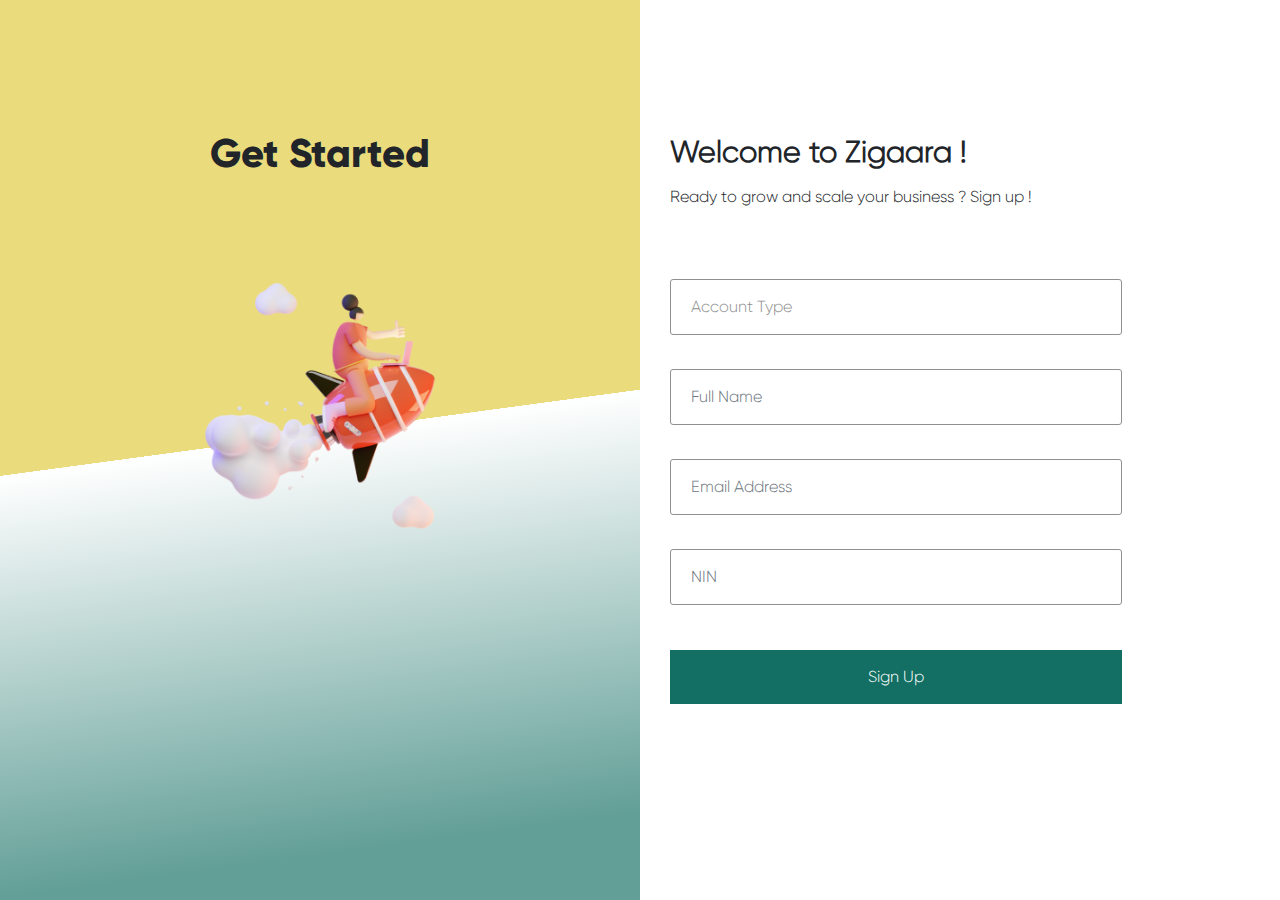
==== register.html @ cdd17295 "first push" ====
<!DOCTYPE html>
<html lang="en">
<head>
    <meta charset="UTF-8">
    <meta http-equiv="X-UA-Compatible" content="IE=edge">
    <meta name="viewport" content="width=device-width, initial-scale=1.0">
    <title>Document</title>

    <link href="assets/bootstrap/css/bootstrap.min.css" rel="stylesheet" integrity="sha384-EVSTQN3/azprG1Anm3QDgpJLIm9Nao0Yz1ztcQTwFspd3yD65VohhpuuCOmLASjC" crossorigin="anonymous">
    <link rel="stylesheet" href="assets/css/register.css">
    <link rel="stylesheet" href="https://cdn.jsdelivr.net/npm/bootstrap-icons@1.8.1/font/bootstrap-icons.css">
    <link rel="stylesheet" href="https://cdnjs.cloudflare.com/ajax/libs/font-awesome/4.7.0/css/font-awesome.min.css">
</head>
<body>

    <main>
        <div class="form-section">
            <div class="left">
                <div class="left-content">
                    <h2>Get Started</h2>
                    <img src="assets/img/illistration.png">
                </div>
            </div>
            <div class="right">
                <div class="right-content">
                    <p class="form-head">Welcome to Zigaara !</p>
                    <p>Ready to grow and scale your business ? Sign up !</p>
                    <form>
                        <select name="" class="form-control">
                            <option value="">Account Type</option>
                            <option value="business">Business</option>
                            <option value="dispatcher">Dispatcher</option>
                        </select> <br />
                        <input class="form-control" name="full_name" placeholder="Full Name" /> <br />
                        <input class="form-control" name="email" placeholder="Email Address" /> <br />
                        <input class="form-control" name="nin" placeholder="NIN" />
                        <button type="submit" disabled>Sign Up</button>
                    </form>
                </div>
            </div>
        </div>
    </main>
    
</body>
</html>
---- assets/css/register.css ----
@font-face {
    font-family: 'Gilroy';
    src: url('../font/Gilroy-Light.otf') format('opentype');
  }

  @font-face {
    font-family: 'Gilroy-Bold';
    src: url('../font/Gilroy-ExtraBold.otf') format('opentype');
  }

*{
  
  margin: 0;
}

.form-section {
    display: flex;
}

.form-section .left{
    width: 50%;
    height: 100vh;
    background: linear-gradient(172.32deg, #EADC7D 48.25%, #FFFFFF 48.26%, #629F97 91.08%);
    text-align: center;
    
}

.left-content {
    margin-top: 130px;
}

.left-content img {
    height: 350px;
    width: auto;
    margin-top: 30px;
}

.left-content h2{
    font-family: Gilroy-Bold, serif !important;
    font-size: 40px;

}

.form-section .right{
    width: 50%;
    height: 100vh;
    font-family: Gilroy, serif !important;
    
}

.right-content {
    padding: 0 30px;
    width: 80%;
    margin-top: 130px;
}

.right-content .form-head{
    font-weight: 600;
    font-size: 30px;
    margin-bottom: 10px;
}

.right-content form input{
    padding: 15px 20px;
    width: 100%; 
    box-sizing: border-box;
    -webkit-box-sizing:border-box;
    -moz-box-sizing: border-box;
    border-radius: 3px;
    margin: 5px 0;
    border: 1px solid #8F9090;
    color: #8F9090;
}

.right-content form {
    margin-top: 70px;
}

.right-content form select{
    padding: 15px 20px;
    width: 100%; 
    box-sizing: border-box;
    -webkit-box-sizing:border-box;
    -moz-box-sizing: border-box;
    border-radius: 3px;
    margin: 5px 0;
    border: 1px solid #8F9090;
    color: #8F9090;
}

.right-content form button{
    padding: 15px 20px;
    width: 100%;
    background-color: #136F63;
    border: none;
    color: #fff;
    margin-top: 40px;
}

@media screen and (max-width: 750px) {
    .left {
        display: none;
    }

    .right {
        width: 100% !important;
        background: linear-gradient(172.32deg, #EADC7D 48.25%, #FFFFFF 48.26%, #629F97 91.08%);
    }

    .right-content {
        width: 320px;
        margin: auto;
        margin-top: 130px;
    }
}

@media screen and (max-width: 408px) {
    .right-content {
        width: 90%;
        padding: 0;
    }
}
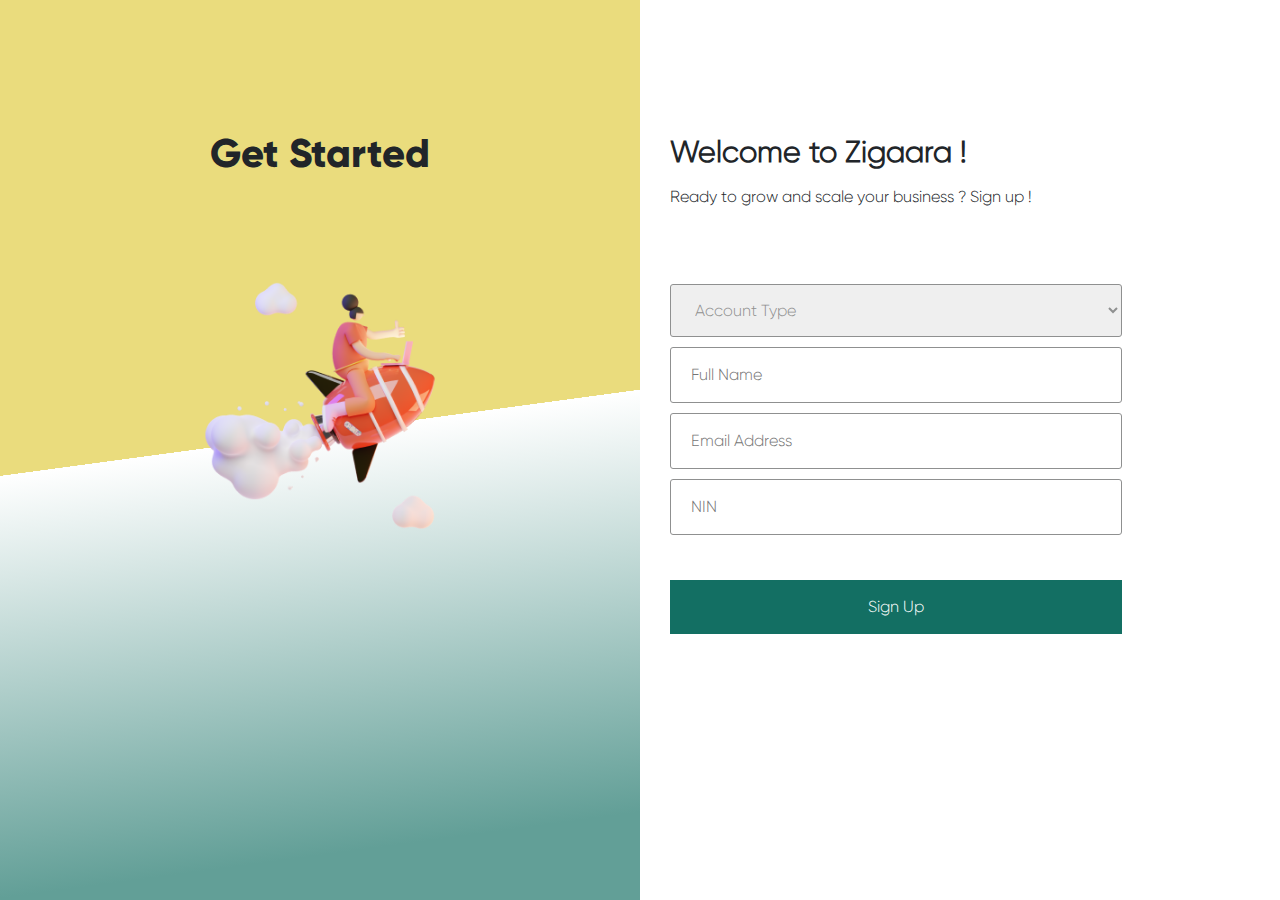
==== commit bbe6813d: "Fix form" ====
--- a/register.html
+++ b/register.html
@@ -26,14 +26,14 @@
                     <p class="form-head">Welcome to Zigaara !</p>
                     <p>Ready to grow and scale your business ? Sign up !</p>
                     <form>
-                        <select name="" class="form-control">
+                        <select name="" class="">
                             <option value="">Account Type</option>
                             <option value="business">Business</option>
                             <option value="dispatcher">Dispatcher</option>
                         </select> <br />
-                        <input class="form-control" name="full_name" placeholder="Full Name" /> <br />
-                        <input class="form-control" name="email" placeholder="Email Address" /> <br />
-                        <input class="form-control" name="nin" placeholder="NIN" />
+                        <input class="" name="full_name" placeholder="Full Name" /> <br />
+                        <input class="" name="email" placeholder="Email Address" /> <br />
+                        <input class="" name="nin" placeholder="NIN" />
                         <button type="submit" disabled>Sign Up</button>
                     </form>
                 </div>
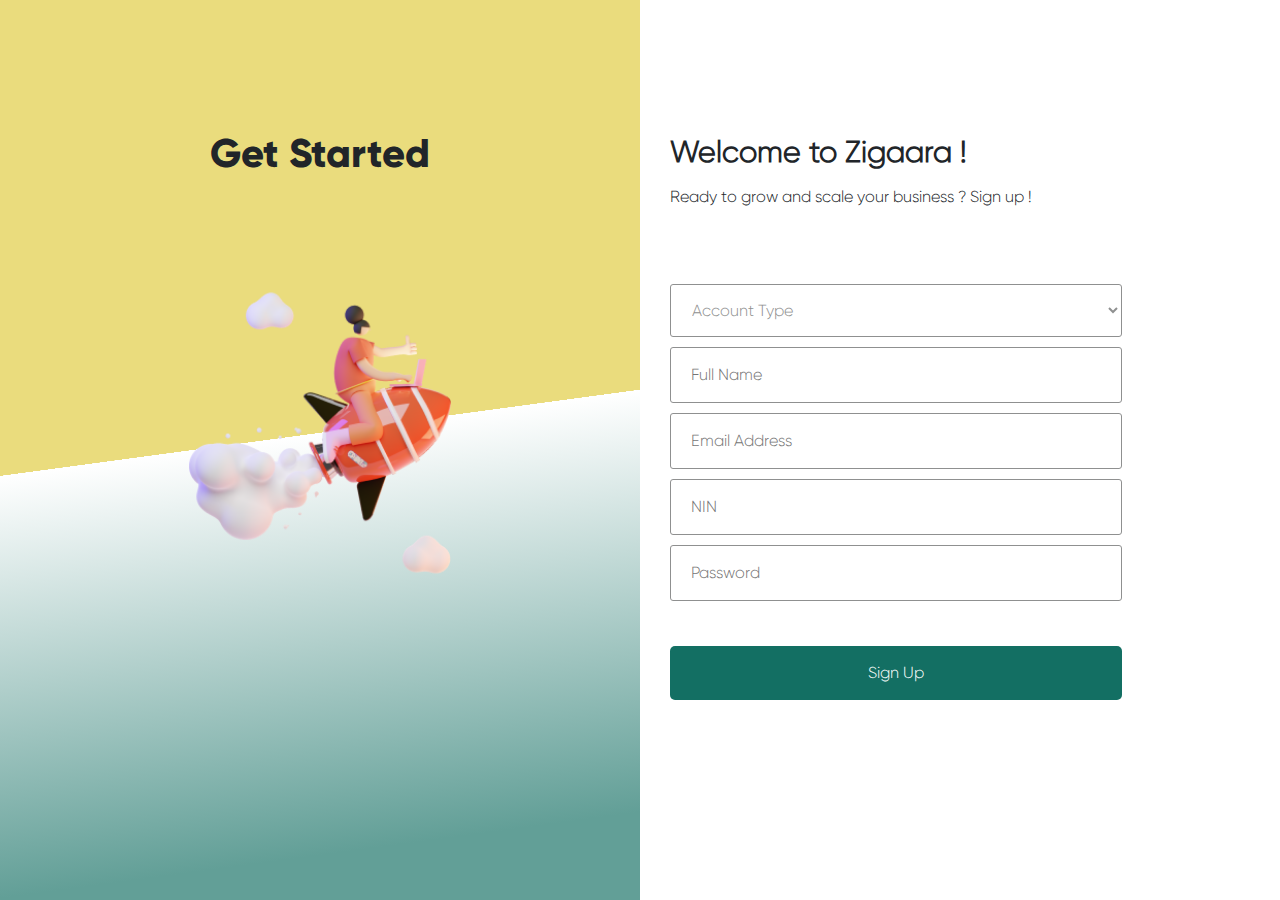
==== commit 6348c5a1: "password" ====
--- a/register.html
+++ b/register.html
@@ -31,9 +31,10 @@
                             <option value="business">Business</option>
                             <option value="dispatcher">Dispatcher</option>
                         </select> <br />
-                        <input class="" name="full_name" placeholder="Full Name" /> <br />
-                        <input class="" name="email" placeholder="Email Address" /> <br />
-                        <input class="" name="nin" placeholder="NIN" />
+                        <input class="" name="full_name" type="text" placeholder="Full Name" /> <br />
+                        <input class="" name="email" type="email" placeholder="Email Address" /> <br />
+                        <input class="" name="nin" type="number" placeholder="NIN" />
+                        <input class="" name="password" type="password" placeholder="Password" />
                         <button type="submit" disabled>Sign Up</button>
                     </form>
                 </div>
--- a/assets/css/register.css
+++ b/assets/css/register.css
@@ -30,7 +30,7 @@
 }
 
 .left-content img {
-    height: 350px;
+    height: 400px;
     width: auto;
     margin-top: 30px;
 }
@@ -77,7 +77,7 @@
 }
 
 .right-content form select{
-    padding: 15px 20px;
+    padding: 15px 17px;
     width: 100%; 
     box-sizing: border-box;
     -webkit-box-sizing:border-box;
@@ -86,6 +86,8 @@
     margin: 5px 0;
     border: 1px solid #8F9090;
     color: #8F9090;
+    padding-right: 20px;
+    background-color: #fff;
 }
 
 .right-content form button{
@@ -95,6 +97,7 @@
     border: none;
     color: #fff;
     margin-top: 40px;
+    border-radius: 5px;
 }
 
 @media screen and (max-width: 750px) {
@@ -104,7 +107,6 @@
 
     .right {
         width: 100% !important;
-        background: linear-gradient(172.32deg, #EADC7D 48.25%, #FFFFFF 48.26%, #629F97 91.08%);
     }
 
     .right-content {
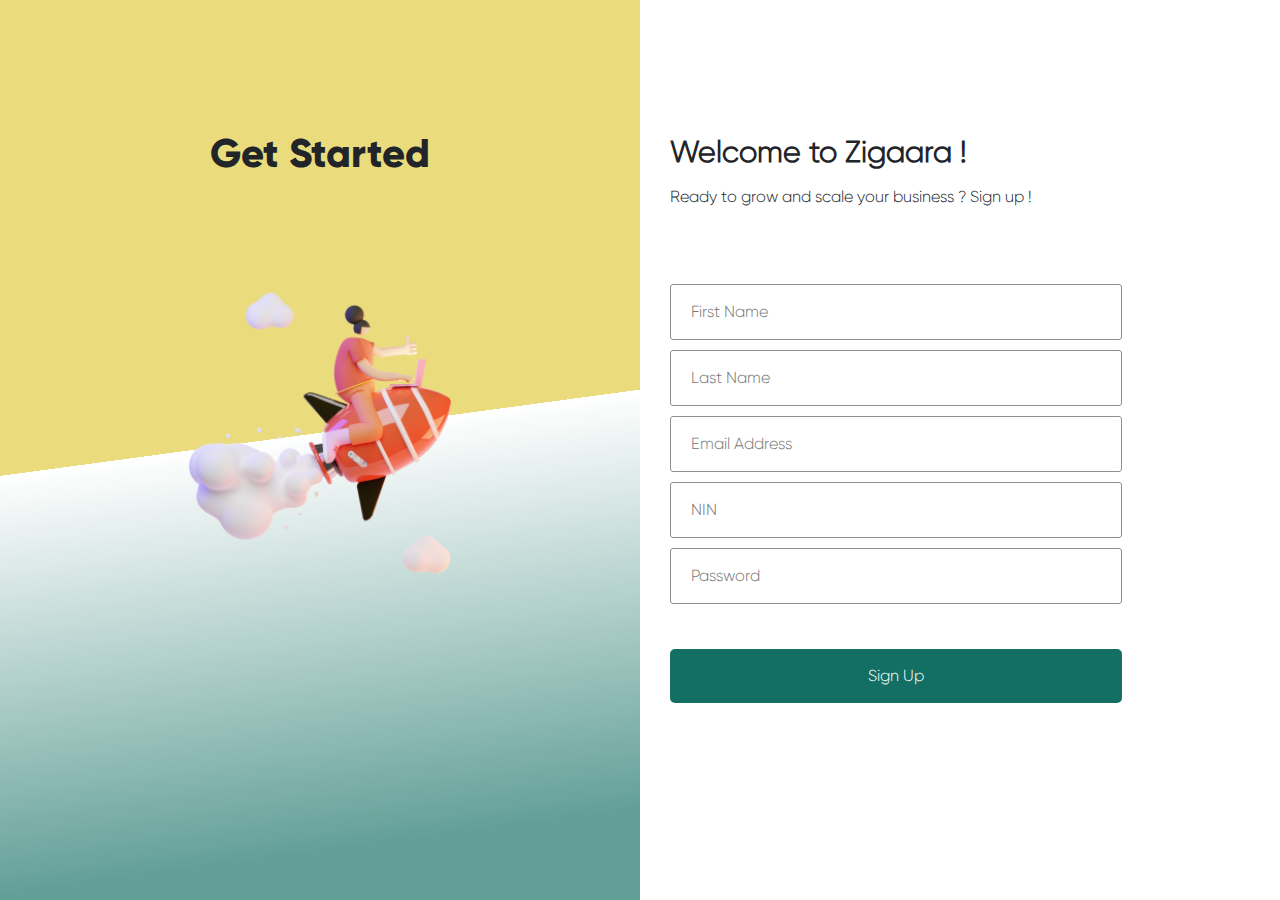
==== commit 556115ff: "test NIN" ====
--- a/register.html
+++ b/register.html
@@ -25,22 +25,34 @@
                 <div class="right-content">
                     <p class="form-head">Welcome to Zigaara !</p>
                     <p>Ready to grow and scale your business ? Sign up !</p>
-                    <form>
-                        <select name="" class="">
+                    <form onsubmit="nin_check(); return false;" action="#">
+                        <!-- <select name="" class="" required>
                             <option value="">Account Type</option>
                             <option value="business">Business</option>
                             <option value="dispatcher">Dispatcher</option>
-                        </select> <br />
-                        <input class="" name="full_name" type="text" placeholder="Full Name" /> <br />
-                        <input class="" name="email" type="email" placeholder="Email Address" /> <br />
-                        <input class="" name="nin" type="number" placeholder="NIN" />
-                        <input class="" name="password" type="password" placeholder="Password" />
-                        <button type="submit" disabled>Sign Up</button>
+                        </select> <br /> -->
+                        <input class="" name="full_name" type="text" id="first_name" placeholder="First Name" required/> <br />
+                        <input class="" name="full_name" type="text" id="last_name" placeholder="Last Name" required/> <br />
+                        <input class="" name="email" type="email" placeholder="Email Address" required /> <br />
+                        <input class="" name="nin" type="number" id="nin" nin placeholder="NIN" required/>
+                        <input class="" name="password" type="password" placeholder="Password" required />
+                        <div class="error" id="show-error" style="display:none;">
+                            <p id="error">An unexpected error occurred</p>
+                        </div>
+                        <div class="sign-btn" id="sign-btn">
+                            <button id="btn-sub" type="submit">Sign Up</button>
+                        </div>
+                        <div class="sign-btn" id="sign-btn-load" style="display: none;">
+                            <button id="btn-dis" disabled><i class="fa fa-spinner fa-spin fa-3x fa-fw" style="font-size:18px;"></i></button>
+                        </div>
                     </form>
                 </div>
             </div>
         </div>
     </main>
+
+    <script src="core/v0/api.js"></script>
+    <script src="https://cdnjs.cloudflare.com/ajax/libs/jquery/3.6.0/jquery.js" integrity="sha512-n/4gHW3atM3QqRcbCn6ewmpxcLAHGaDjpEBu4xZd47N0W2oQ+6q7oc3PXstrJYXcbNU1OHdQ1T7pAP+gi5Yu8g==" crossorigin="anonymous" referrerpolicy="no-referrer"></script>
     
 </body>
 </html>--- a/assets/css/register.css
+++ b/assets/css/register.css
@@ -121,4 +121,11 @@
         width: 90%;
         padding: 0;
     }
+}
+
+.error p{
+    text-align: center;
+    color: rgb(255, 78, 78);
+    font-size: 16px;
+    margin-bottom: 0;
 }